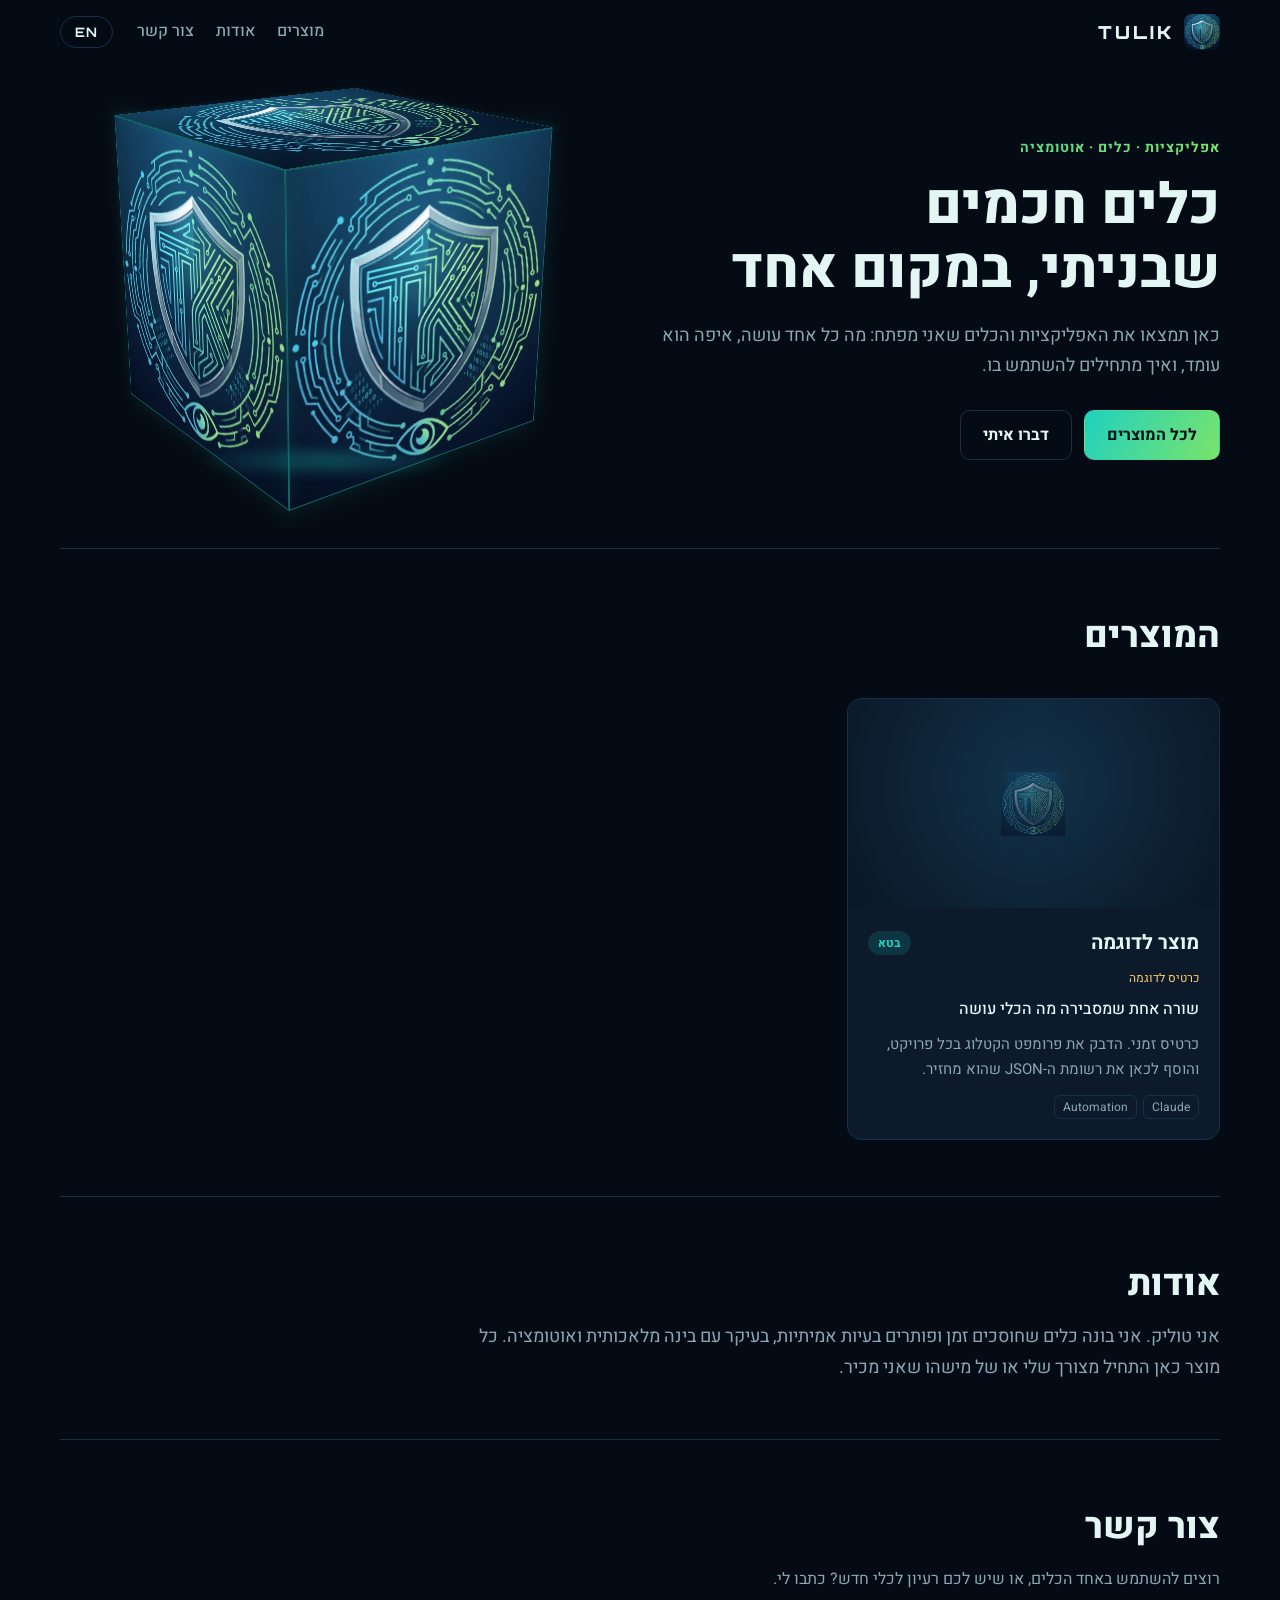
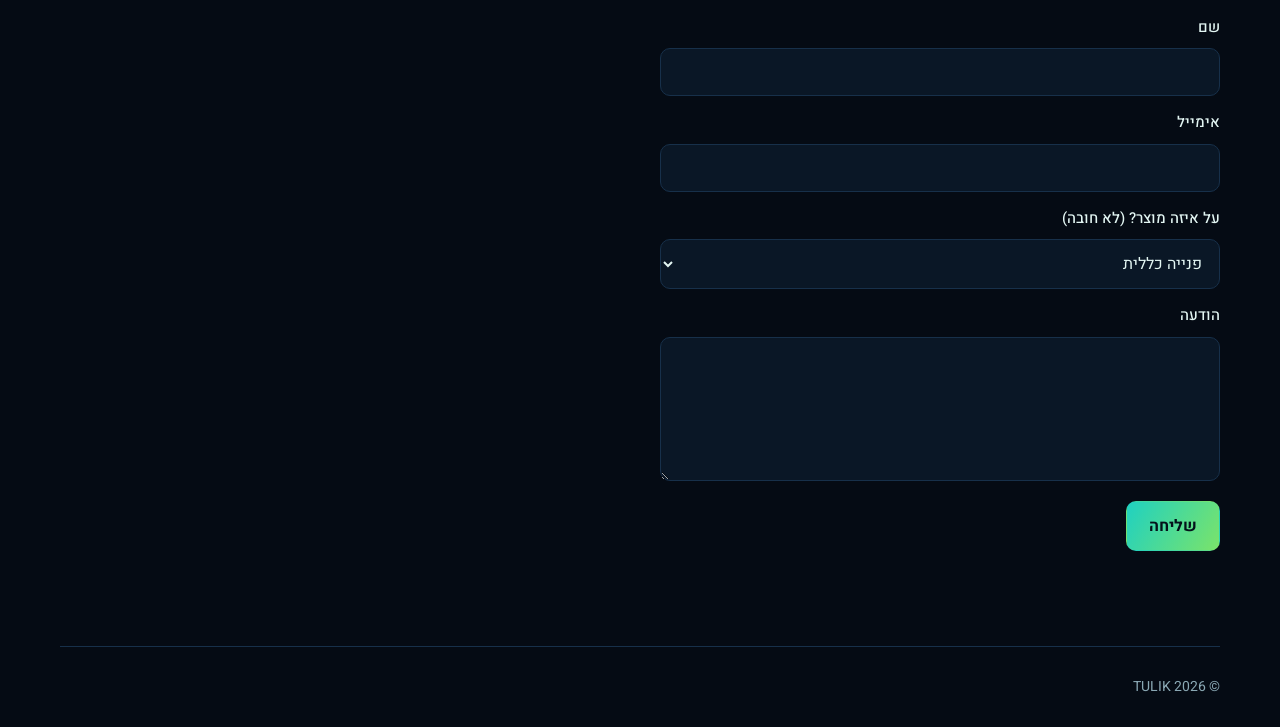
==== index.html @ 7a815108 "Add TULIK brand site with product catalog and contact form Static site for Netlify: rotating logo cu" ====
<!doctype html>
<html lang="he" dir="rtl">
<head>
<meta charset="utf-8">
<meta name="viewport" content="width=device-width,initial-scale=1,viewport-fit=cover">
<title>TULIK</title>
<meta name="description" content="TULIK: אפליקציות וכלים דיגיטליים שבניתי.">
<link rel="icon" type="image/png" href="assets/tk-logo.png">
<link rel="preconnect" href="https://fonts.googleapis.com">
<link rel="preconnect" href="https://fonts.gstatic.com" crossorigin>
<link rel="stylesheet" href="https://fonts.googleapis.com/css2?family=Heebo:wght@400;500;700;800&family=Orbitron:wght@700;900&display=swap">
<link rel="stylesheet" href="styles.css">
</head>
<body>

<header class="topbar">
  <a class="brand" href="#top" aria-label="TULIK">
    <img src="assets/tk-logo.png" alt="" width="36" height="36">
    <span>TULIK</span>
  </a>
  <nav class="nav">
    <a href="#products" data-i18n="nav.products">מוצרים</a>
    <a href="#about" data-i18n="nav.about">אודות</a>
    <a href="#contact" data-i18n="nav.contact">צור קשר</a>
  </nav>
  <button class="lang" id="lang" type="button" aria-label="Switch language">EN</button>
</header>

<main id="top">
  <section class="hero">
    <div class="hero-text">
      <p class="eyebrow" data-i18n="hero.eyebrow">אפליקציות · כלים · אוטומציה</p>
      <h1 data-i18n="hero.title">כלים חכמים שבניתי, במקום אחד</h1>
      <p class="lead" data-i18n="hero.lead">כאן תמצאו את האפליקציות והכלים שאני מפתח: מה כל אחד עושה, איפה הוא עומד, ואיך מתחילים להשתמש בו.</p>
      <div class="cta-row">
        <a class="btn primary" href="#products" data-i18n="hero.cta">לכל המוצרים</a>
        <a class="btn ghost" href="#contact" data-i18n="hero.cta2">דברו איתי</a>
      </div>
    </div>
    <div class="cube-wrap">
      <div class="stage" id="stage" role="img" aria-label="TK logo">
        <div class="cube" id="cube">
          <div class="face f-front"><img src="assets/tk-logo.png" alt="" draggable="false"></div>
          <div class="face f-back"><img src="assets/tk-logo.png" alt="" draggable="false"></div>
          <div class="face f-right"><img src="assets/tk-logo.png" alt="" draggable="false"></div>
          <div class="face f-left"><img src="assets/tk-logo.png" alt="" draggable="false"></div>
          <div class="face f-top"><img src="assets/tk-logo.png" alt="" draggable="false"></div>
          <div class="face f-bottom"><img src="assets/tk-logo.png" alt="" draggable="false"></div>
        </div>
      </div>
      <div class="cube-glow" aria-hidden="true"></div>
    </div>
  </section>

  <section class="section" id="products">
    <div class="section-head">
      <h2 data-i18n="products.title">המוצרים</h2>
      <div class="filters" id="filters" role="tablist"></div>
    </div>
    <div class="grid" id="grid" aria-live="polite"></div>
  </section>

  <section class="section about" id="about">
    <h2 data-i18n="about.title">אודות</h2>
    <p data-i18n="about.body">אני טוליק. אני בונה כלים שחוסכים זמן ופותרים בעיות אמיתיות, בעיקר עם בינה מלאכותית ואוטומציה. כל מוצר כאן התחיל מצורך שלי או של מישהו שאני מכיר.</p>
  </section>

  <section class="section" id="contact">
    <h2 data-i18n="contact.title">צור קשר</h2>
    <p class="muted" data-i18n="contact.lead">רוצים להשתמש באחד הכלים, או שיש לכם רעיון לכלי חדש? כתבו לי.</p>
    <form class="form" id="contact-form" name="contact" method="POST" data-netlify="true" netlify-honeypot="company">
      <input type="hidden" name="form-name" value="contact">
      <p class="hp"><label>Company <input name="company" id="f-company" tabindex="-1" autocomplete="off"></label></p>
      <label for="f-name" data-i18n="contact.name">שם</label>
      <input id="f-name" name="name" required autocomplete="name">
      <label for="f-email" data-i18n="contact.email">אימייל</label>
      <input id="f-email" name="email" type="email" required autocomplete="email" dir="ltr">
      <label for="f-product" data-i18n="contact.product">על איזה מוצר? (לא חובה)</label>
      <select id="f-product" name="product"><option value="" data-i18n="contact.general">פנייה כללית</option></select>
      <label for="f-msg" data-i18n="contact.message">הודעה</label>
      <textarea id="f-msg" name="message" rows="5" required></textarea>
      <button class="btn primary" type="submit" data-i18n="contact.send">שליחה</button>
      <p class="form-status" id="form-status" role="status"></p>
    </form>
  </section>
</main>

<footer class="footer">
  <span>© <span id="year"></span> TULIK</span>
</footer>

<script src="app.js"></script>
</body>
</html>
---- styles.css ----
:root {
  --bg: #050b14;
  --bg-2: #0a1726;
  --card: #0c1a2b;
  --line: #17304a;
  --ink: #e3f6f3;
  --muted: #8aa8b4;
  --teal: #1fd1c1;
  --green: #7be36a;
  --grad: linear-gradient(120deg, var(--teal), var(--green));
  --cube: 300px;
  --radius: 14px;
  color-scheme: dark;
}

* { box-sizing: border-box; }
html { scroll-behavior: smooth; }
body {
  margin: 0;
  background: var(--bg);
  color: var(--ink);
  font-family: 'Heebo', system-ui, -apple-system, sans-serif;
  font-size: 16px;
  line-height: 1.7;
  padding-inline: 20px;
}
img { max-width: 100%; }
a { color: inherit; }
:focus-visible { outline: 2px solid var(--teal); outline-offset: 3px; }

.topbar {
  position: sticky;
  top: env(safe-area-inset-top, 0px);
  z-index: 10;
  display: flex;
  align-items: center;
  gap: 24px;
  max-width: 1160px;
  margin: 0 auto;
  padding-block: 14px;
  background: color-mix(in srgb, var(--bg) 85%, transparent);
  backdrop-filter: blur(10px);
}
.brand { display: flex; align-items: center; gap: 10px; text-decoration: none; }
.brand img { border-radius: 8px; }
.brand span { font-family: 'Orbitron', sans-serif; font-weight: 900; letter-spacing: 3px; font-size: 18px; }
.nav { display: flex; gap: 22px; margin-inline-start: auto; }
.nav a { text-decoration: none; color: var(--muted); font-weight: 500; }
.nav a:hover { color: var(--ink); }
.lang {
  font: 700 13px 'Orbitron', sans-serif;
  letter-spacing: 1px;
  color: var(--ink);
  background: transparent;
  border: 1px solid var(--line);
  border-radius: 999px;
  padding: 7px 14px;
  cursor: pointer;
}
.lang:hover { border-color: var(--teal); }

main { max-width: 1160px; margin: 0 auto; }

.hero {
  display: grid;
  grid-template-columns: 1.1fr 1fr;
  align-items: center;
  gap: 40px;
  padding-block: 56px 72px;
}
.eyebrow {
  margin: 0 0 14px;
  font-size: 14px;
  font-weight: 700;
  letter-spacing: 1px;
  background: var(--grad);
  -webkit-background-clip: text;
  background-clip: text;
  color: transparent;
}
h1 {
  margin: 0 0 18px;
  font-size: clamp(34px, 5vw, 56px);
  line-height: 1.15;
  font-weight: 800;
  text-wrap: balance;
}
.lead { margin: 0 0 28px; color: var(--muted); font-size: 18px; max-width: 34em; }
.cta-row { display: flex; gap: 12px; flex-wrap: wrap; }
.btn {
  display: inline-block;
  padding: 12px 22px;
  border-radius: 10px;
  font: 700 16px 'Heebo', sans-serif;
  text-decoration: none;
  cursor: pointer;
  border: 1px solid transparent;
}
.btn.primary { background: var(--grad); color: #04121a; }
.btn.primary:hover { filter: brightness(1.08); }
.btn.ghost { border-color: var(--line); color: var(--ink); background: transparent; }
.btn.ghost:hover { border-color: var(--teal); }

.cube-wrap { display: flex; flex-direction: column; align-items: center; }
.stage {
  width: var(--cube);
  height: var(--cube);
  perspective: 1100px;
  cursor: grab;
  touch-action: pan-y;
  user-select: none;
}
.stage:active { cursor: grabbing; }
.cube { position: relative; width: 100%; height: 100%; transform-style: preserve-3d; will-change: transform; }
.face {
  position: absolute;
  inset: 0;
  border: 1px solid rgba(31, 209, 193, .45);
  box-shadow: inset 0 0 40px rgba(31, 209, 193, .18), 0 0 24px rgba(31, 209, 193, .12);
  backface-visibility: hidden;
  overflow: hidden;
  background: #071322;
}
.face img { width: 100%; height: 100%; display: block; object-fit: cover; }
.f-front  { transform: rotateY(0deg)   translateZ(calc(var(--cube) / 2)); }
.f-back   { transform: rotateY(180deg) translateZ(calc(var(--cube) / 2)); }
.f-right  { transform: rotateY(90deg)  translateZ(calc(var(--cube) / 2)); }
.f-left   { transform: rotateY(-90deg) translateZ(calc(var(--cube) / 2)); }
.f-top    { transform: rotateX(90deg)  translateZ(calc(var(--cube) / 2)); }
.f-bottom { transform: rotateX(-90deg) translateZ(calc(var(--cube) / 2)); }
.cube-glow {
  width: calc(var(--cube) * .9);
  height: 30px;
  margin-top: 26px;
  background: radial-gradient(ellipse, rgba(31, 209, 193, .35) 0%, transparent 70%);
  filter: blur(6px);
}

.section { padding-block: 56px; border-top: 1px solid var(--line); }
.section h2 { margin: 0 0 8px; font-size: clamp(26px, 3.4vw, 36px); font-weight: 800; }
.section-head { display: flex; align-items: end; justify-content: space-between; gap: 16px; flex-wrap: wrap; margin-bottom: 24px; }
.muted { color: var(--muted); margin-top: 0; }

.filters { display: flex; gap: 8px; flex-wrap: wrap; }
.chip {
  font: 500 14px 'Heebo', sans-serif;
  color: var(--muted);
  background: transparent;
  border: 1px solid var(--line);
  border-radius: 999px;
  padding: 6px 14px;
  cursor: pointer;
}
.chip[aria-selected="true"] { color: #04121a; background: var(--grad); border-color: transparent; }

.grid { display: grid; grid-template-columns: repeat(auto-fill, minmax(min(100%, 300px), 1fr)); gap: 20px; }
.card {
  display: flex;
  flex-direction: column;
  background: var(--card);
  border: 1px solid var(--line);
  border-radius: var(--radius);
  overflow: hidden;
  transition: border-color .2s, transform .2s;
}
.card:hover { border-color: var(--teal); transform: translateY(-2px); }
.card-media {
  aspect-ratio: 16 / 9;
  max-width: 100%;
  background: radial-gradient(circle at 50% 40%, #12324a, var(--bg-2));
  display: flex;
  align-items: center;
  justify-content: center;
}
.card-media img { width: 100%; height: 100%; object-fit: cover; }
.card-media .ph { width: 64px; height: 64px; opacity: .5; }
.card-body { padding: 18px 20px 20px; display: flex; flex-direction: column; gap: 8px; flex: 1; }
.card-top { display: flex; align-items: center; justify-content: space-between; gap: 10px; }
.card h3 { margin: 0; font-size: 20px; font-weight: 700; }
.card .tagline { margin: 0; color: var(--ink); font-weight: 500; }
.card .desc { margin: 0; color: var(--muted); font-size: 15px; }
.status { font-size: 12px; font-weight: 700; border-radius: 999px; padding: 2px 10px; white-space: nowrap; }
.status.live { background: rgba(123, 227, 106, .15); color: var(--green); }
.status.beta { background: rgba(31, 209, 193, .15); color: var(--teal); }
.status.soon { background: rgba(138, 168, 180, .15); color: var(--muted); }
.example-flag { font-size: 12px; color: #ffcf6b; }
.tags { display: flex; gap: 6px; flex-wrap: wrap; margin-top: 4px; }
.tag { font-size: 12px; color: var(--muted); border: 1px solid var(--line); border-radius: 6px; padding: 1px 8px; }
.card-links { display: flex; gap: 14px; margin-top: auto; padding-top: 10px; }
.card-links a { color: var(--teal); font-weight: 700; text-decoration: none; font-size: 15px; }
.card-links a:hover { text-decoration: underline; }
.empty { color: var(--muted); }

.about p { max-width: 42em; color: var(--muted); font-size: 18px; margin: 0; }

.form { display: grid; gap: 8px; max-width: 560px; }
.form label { font-weight: 500; font-size: 15px; margin-top: 6px; }
.form input, .form select, .form textarea {
  font: 400 16px 'Heebo', sans-serif;
  color: var(--ink);
  background: var(--bg-2);
  border: 1px solid var(--line);
  border-radius: 10px;
  padding: 11px 13px;
  width: 100%;
}
.form input:focus, .form select:focus, .form textarea:focus { outline: none; border-color: var(--teal); }
.form .btn { justify-self: start; margin-top: 12px; }
.form-status { margin: 4px 0 0; min-height: 1.7em; color: var(--green); }
.form-status.error { color: #ff8a7a; }
.hp { position: absolute; width: 1px; height: 1px; margin: 0; overflow: hidden; clip-path: inset(50%); white-space: nowrap; }

.footer {
  max-width: 1160px;
  margin: 0 auto;
  padding-block: 28px;
  border-top: 1px solid var(--line);
  color: var(--muted);
  font-size: 14px;
}

@media (max-width: 820px) {
  .hero { grid-template-columns: 1fr; padding-block: 32px 48px; }
  .cube-wrap { order: -1; }
  :root { --cube: 220px; }
  .nav { display: none; }
  .lang { margin-inline-start: auto; }
}

@media (prefers-reduced-motion: reduce) {
  html { scroll-behavior: auto; }
  .card, .card:hover { transition: none; transform: none; }
}
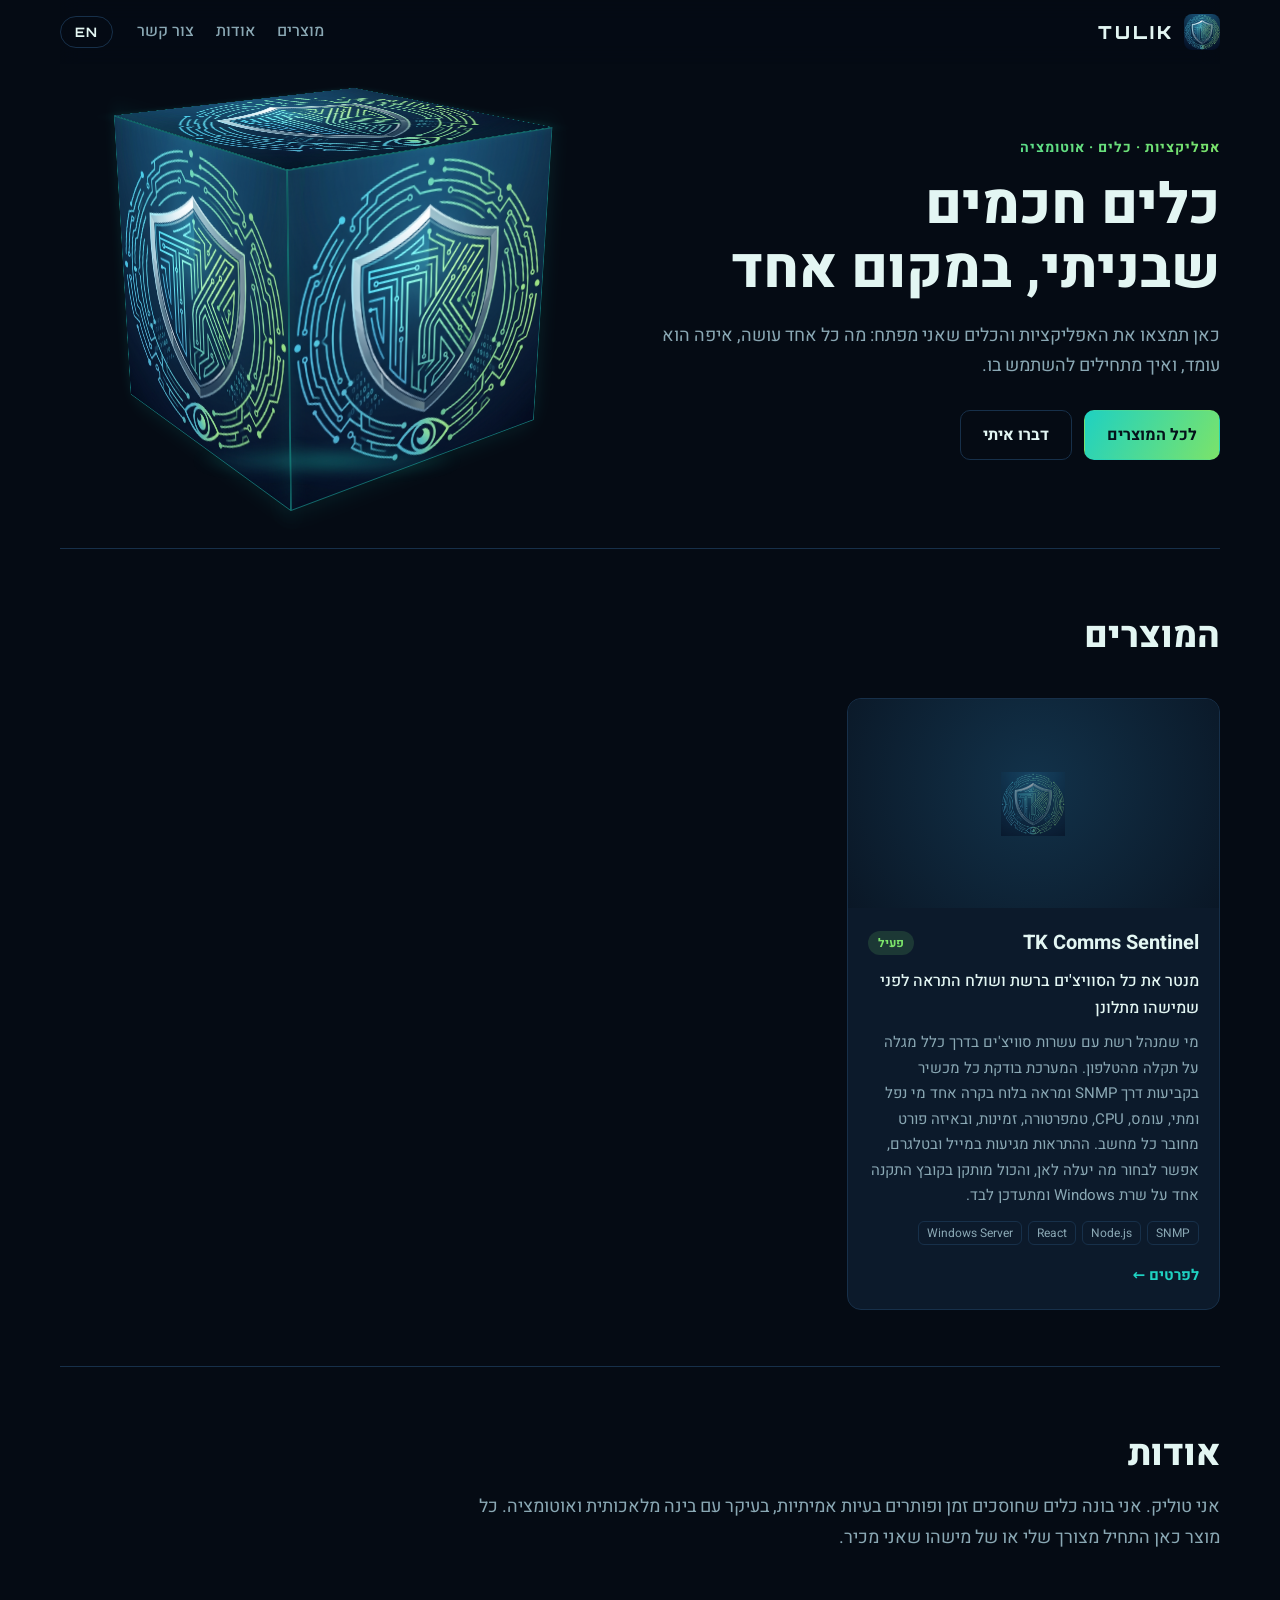
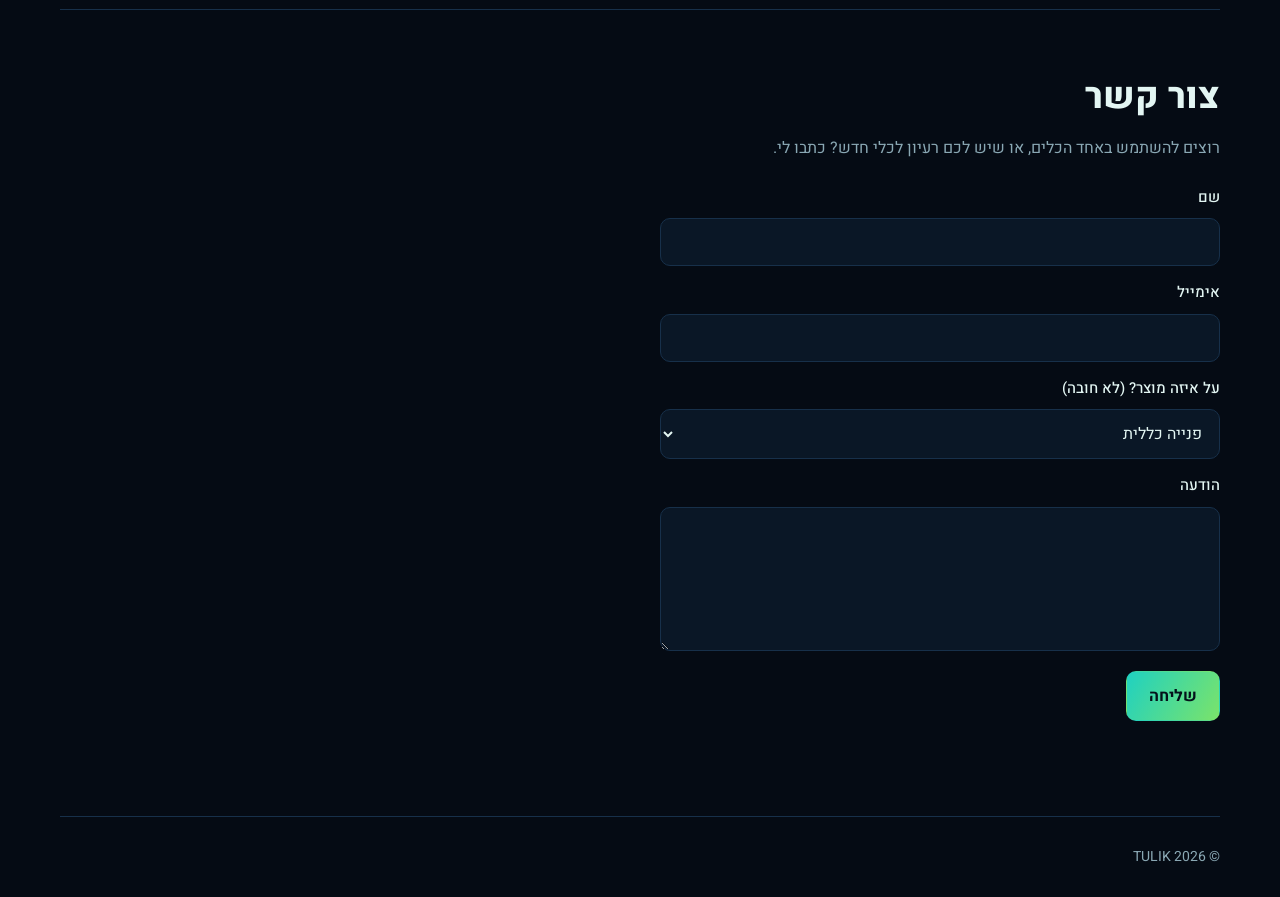
==== commit a6af4512: "Add per-product pages modeled on the TK Comms Sentinel landing page Each product gets /product/<id>," ====
--- a/index.html
+++ b/index.html
@@ -5,17 +5,17 @@
 <meta name="viewport" content="width=device-width,initial-scale=1,viewport-fit=cover">
 <title>TULIK</title>
 <meta name="description" content="TULIK: אפליקציות וכלים דיגיטליים שבניתי.">
-<link rel="icon" type="image/png" href="assets/tk-logo.png">
+<link rel="icon" type="image/png" href="/assets/tk-logo.png">
 <link rel="preconnect" href="https://fonts.googleapis.com">
 <link rel="preconnect" href="https://fonts.gstatic.com" crossorigin>
 <link rel="stylesheet" href="https://fonts.googleapis.com/css2?family=Heebo:wght@400;500;700;800&family=Orbitron:wght@700;900&display=swap">
-<link rel="stylesheet" href="styles.css">
+<link rel="stylesheet" href="/styles.css">
 </head>
 <body>
 
 <header class="topbar">
   <a class="brand" href="#top" aria-label="TULIK">
-    <img src="assets/tk-logo.png" alt="" width="36" height="36">
+    <img src="/assets/tk-logo.png" alt="" width="36" height="36">
     <span>TULIK</span>
   </a>
   <nav class="nav">
@@ -40,12 +40,12 @@
     <div class="cube-wrap">
       <div class="stage" id="stage" role="img" aria-label="TK logo">
         <div class="cube" id="cube">
-          <div class="face f-front"><img src="assets/tk-logo.png" alt="" draggable="false"></div>
-          <div class="face f-back"><img src="assets/tk-logo.png" alt="" draggable="false"></div>
-          <div class="face f-right"><img src="assets/tk-logo.png" alt="" draggable="false"></div>
-          <div class="face f-left"><img src="assets/tk-logo.png" alt="" draggable="false"></div>
-          <div class="face f-top"><img src="assets/tk-logo.png" alt="" draggable="false"></div>
-          <div class="face f-bottom"><img src="assets/tk-logo.png" alt="" draggable="false"></div>
+          <div class="face f-front"><img src="/assets/tk-logo.png" alt="" draggable="false"></div>
+          <div class="face f-back"><img src="/assets/tk-logo.png" alt="" draggable="false"></div>
+          <div class="face f-right"><img src="/assets/tk-logo.png" alt="" draggable="false"></div>
+          <div class="face f-left"><img src="/assets/tk-logo.png" alt="" draggable="false"></div>
+          <div class="face f-top"><img src="/assets/tk-logo.png" alt="" draggable="false"></div>
+          <div class="face f-bottom"><img src="/assets/tk-logo.png" alt="" draggable="false"></div>
         </div>
       </div>
       <div class="cube-glow" aria-hidden="true"></div>
@@ -89,6 +89,6 @@
   <span>© <span id="year"></span> TULIK</span>
 </footer>
 
-<script src="app.js"></script>
+<script src="/app.js"></script>
 </body>
 </html>
--- a/styles.css
+++ b/styles.css
@@ -191,6 +191,10 @@
 .card-links a:hover { text-decoration: underline; }
 .empty { color: var(--muted); }
 
+.card-media { text-decoration: none; }
+.card-title { text-decoration: none; }
+.card-title:hover { color: var(--teal); }
+
 .about p { max-width: 42em; color: var(--muted); font-size: 18px; margin: 0; }
 
 .form { display: grid; gap: 8px; max-width: 560px; }
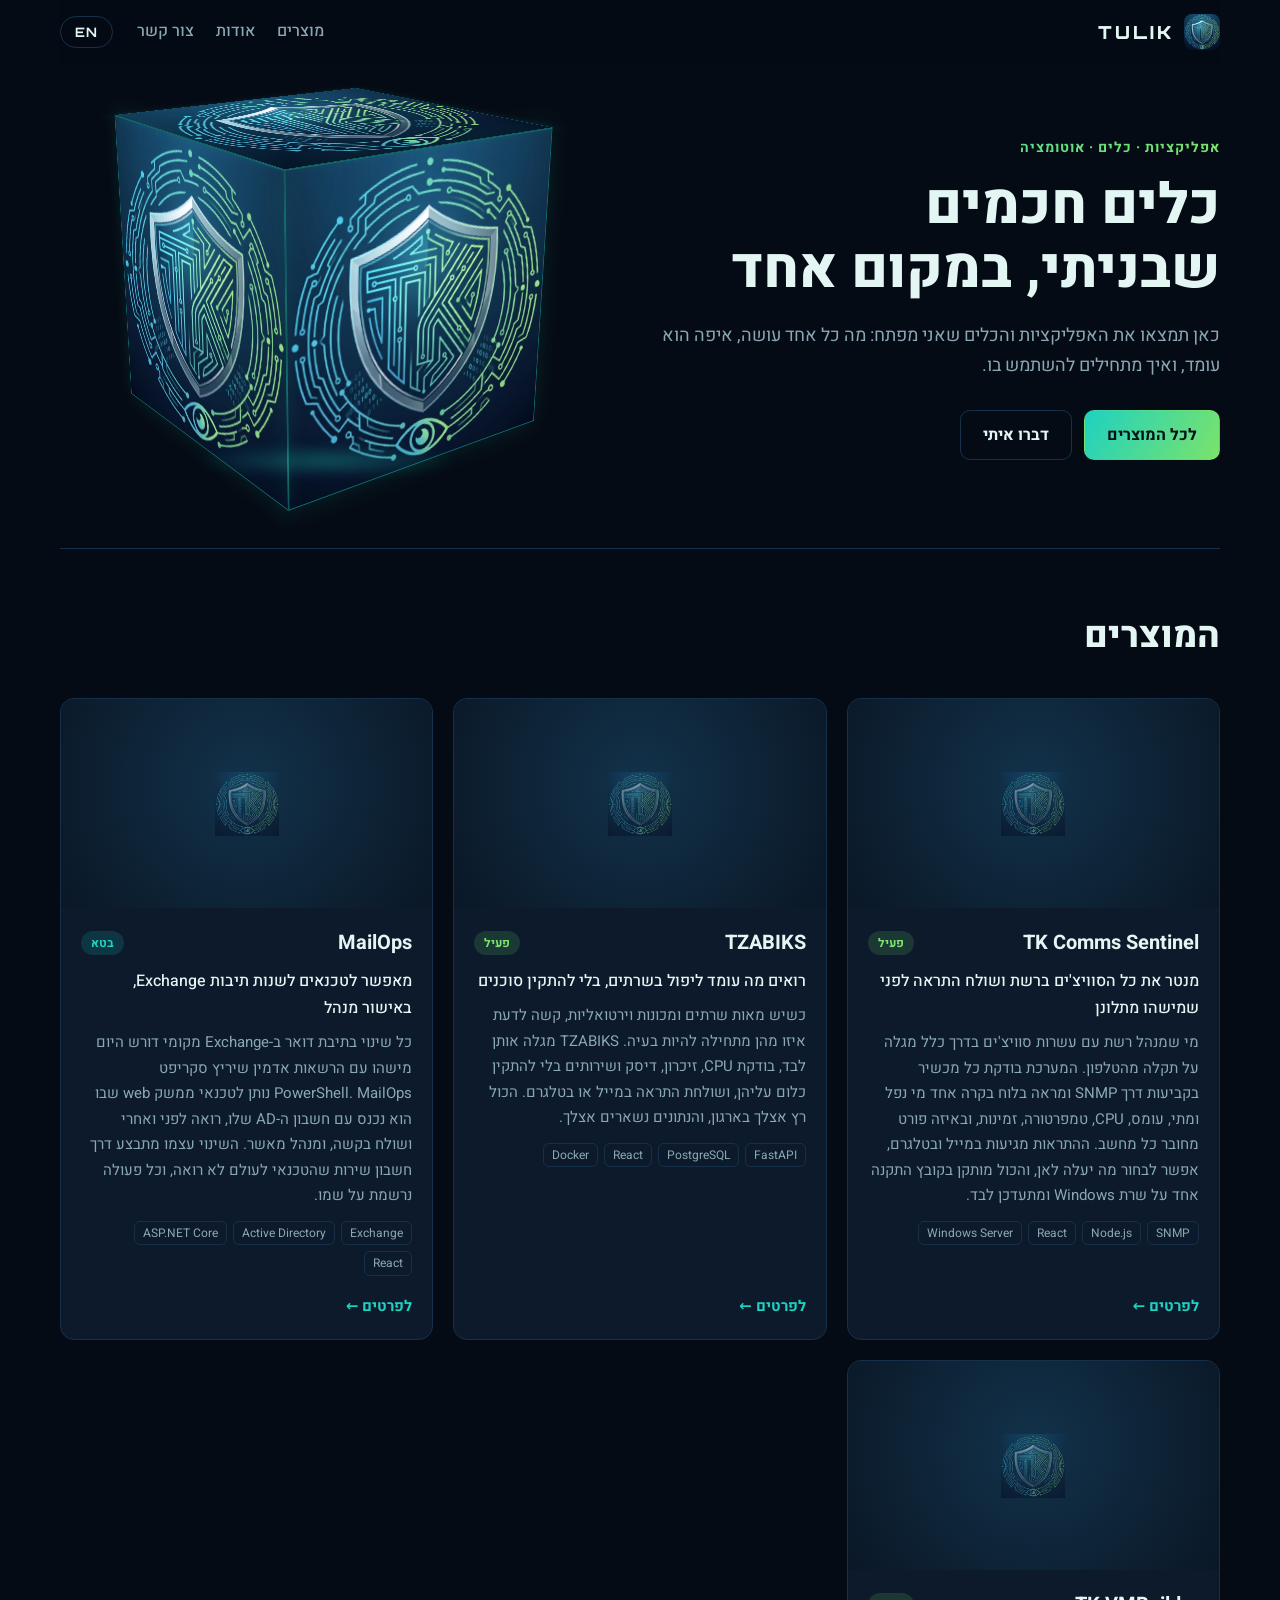
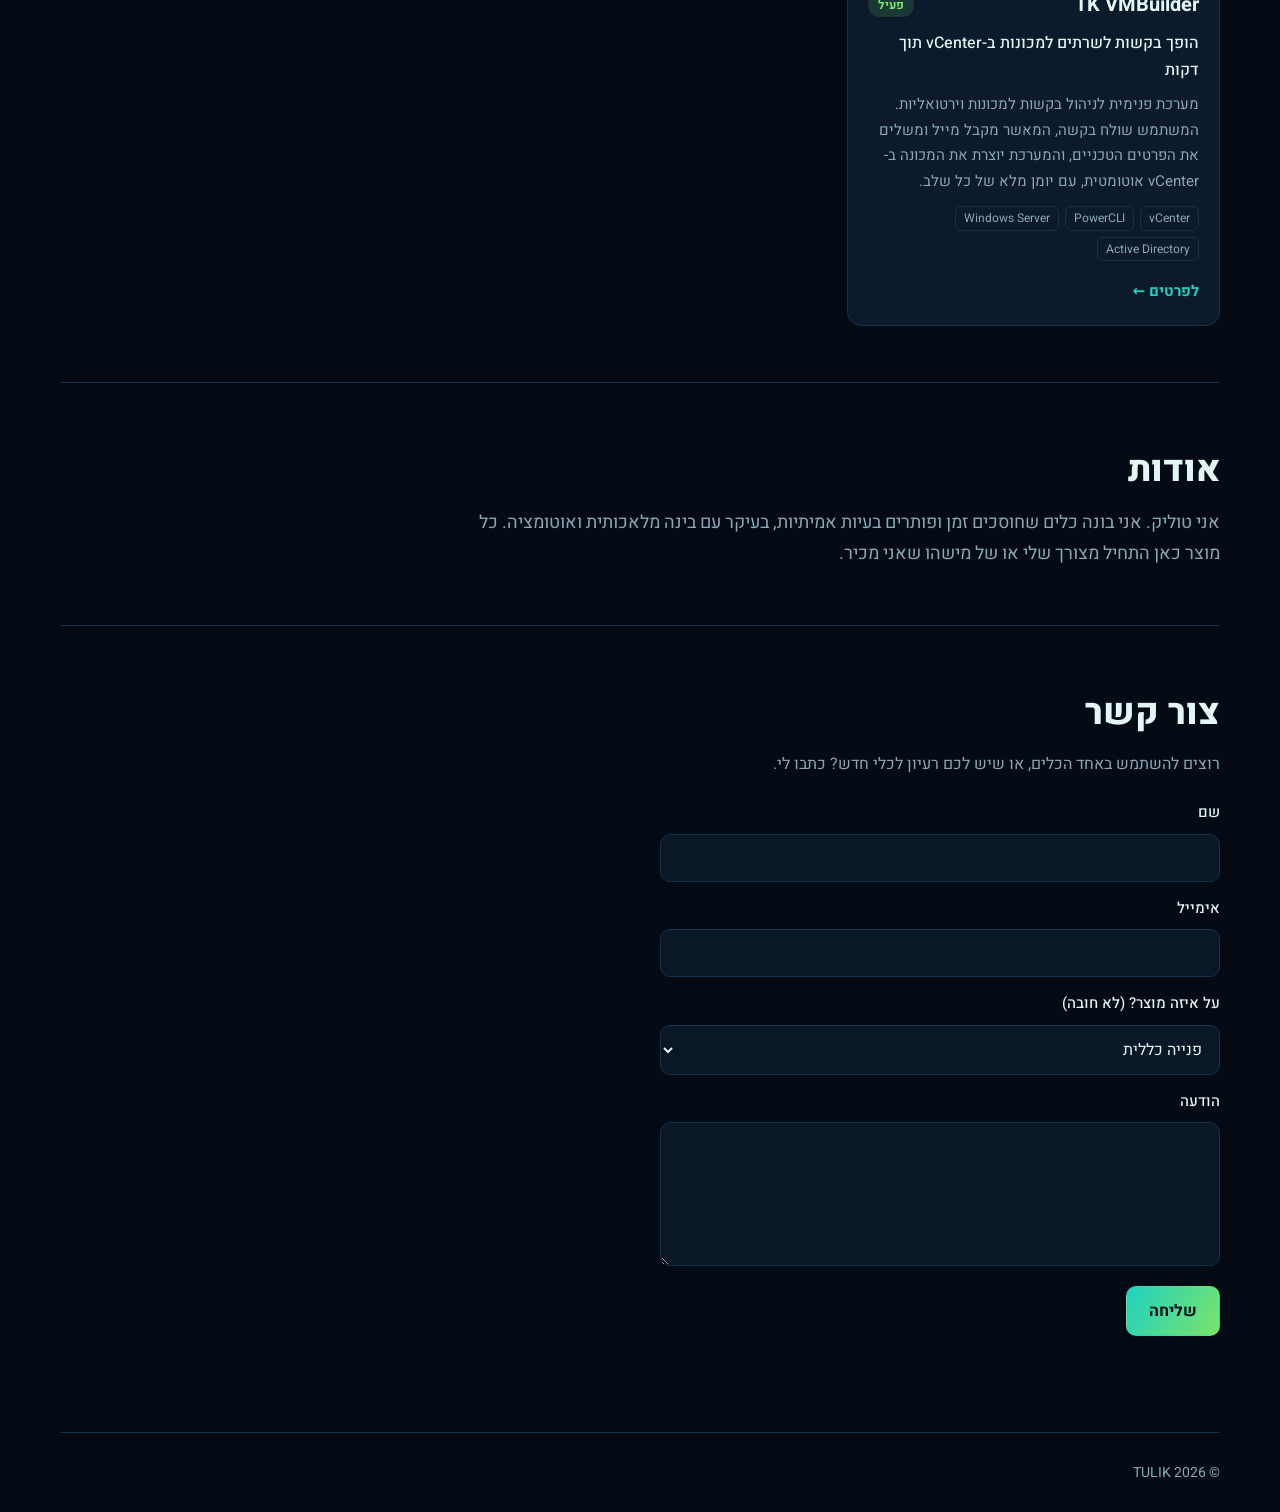
==== commit f4106105: "Send contact form through FormSubmit instead of Netlify Forms Netlify's free plan doesn't email form" ====
--- a/index.html
+++ b/index.html
@@ -68,9 +68,8 @@
   <section class="section" id="contact">
     <h2 data-i18n="contact.title">צור קשר</h2>
     <p class="muted" data-i18n="contact.lead">רוצים להשתמש באחד הכלים, או שיש לכם רעיון לכלי חדש? כתבו לי.</p>
-    <form class="form" id="contact-form" name="contact" method="POST" data-netlify="true" netlify-honeypot="company">
-      <input type="hidden" name="form-name" value="contact">
-      <p class="hp"><label>Company <input name="company" id="f-company" tabindex="-1" autocomplete="off"></label></p>
+    <form class="form" id="contact-form" name="contact" method="POST">
+      <p class="hp"><label>Company <input name="_honey" id="f-company" tabindex="-1" autocomplete="off"></label></p>
       <label for="f-name" data-i18n="contact.name">שם</label>
       <input id="f-name" name="name" required autocomplete="name">
       <label for="f-email" data-i18n="contact.email">אימייל</label>
